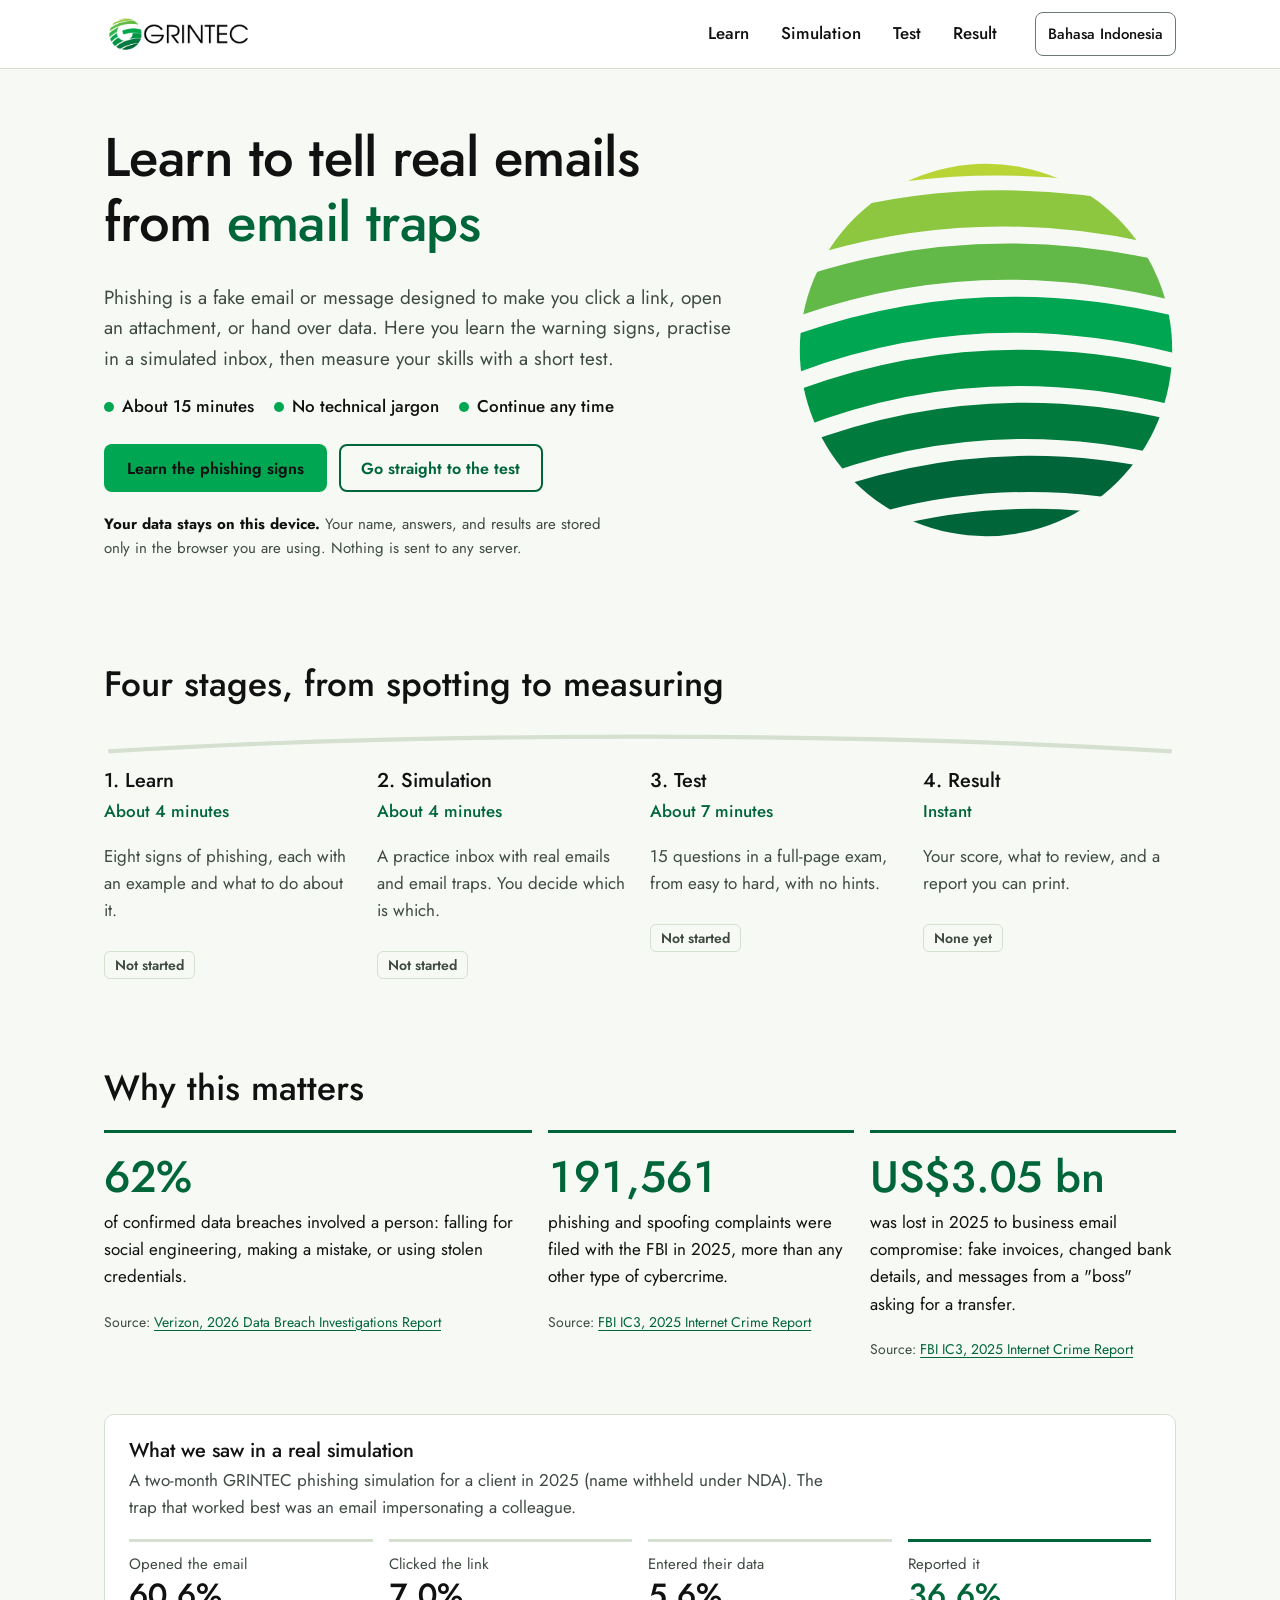
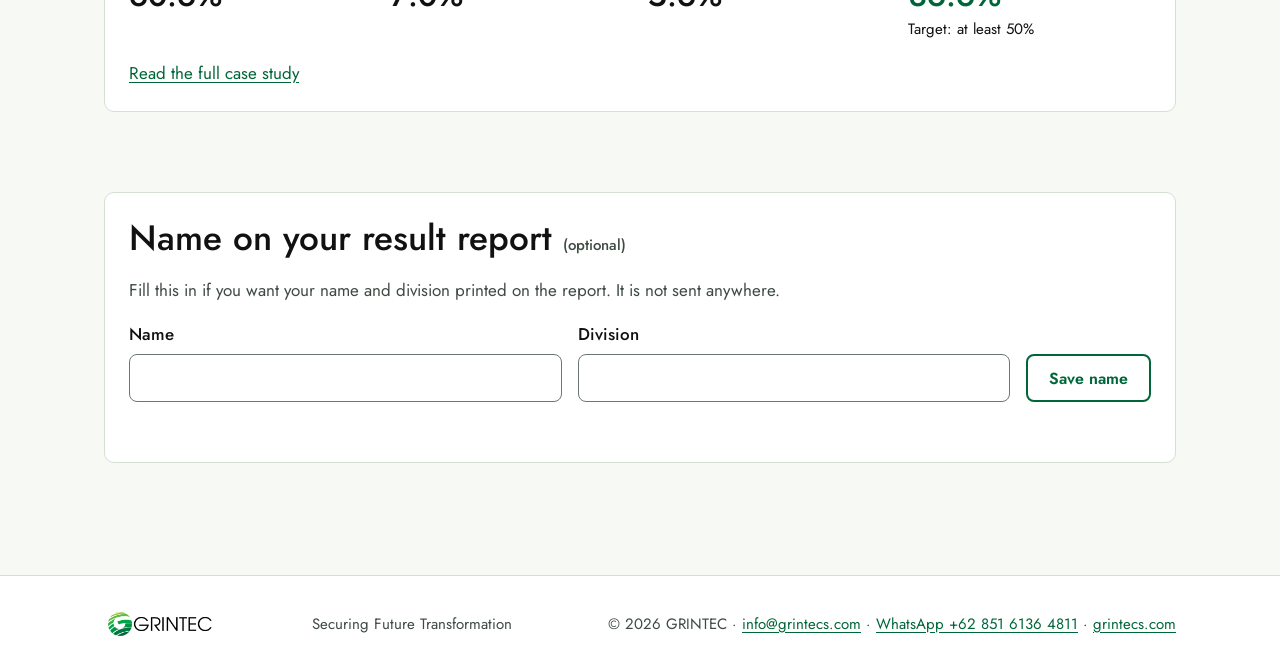
==== index.html @ 303593c5 "Add GRINTEC phishing awareness and pre-assessment site Static bilingual site (English default, Indon" ====
<!doctype html>
<html lang="en">
<head>
  <meta charset="utf-8">
  <meta name="viewport" content="width=device-width, initial-scale=1">
  <title>Spot Phishing | GRINTEC</title>
  <meta name="description" content="Phishing email awareness training and pre-assessment by GRINTEC.">
  <link rel="alternate" hreflang="id" href="id/index.html">
  <link rel="preload" href="assets/fonts/jost-latin-wght-normal.woff2" as="font" type="font/woff2" crossorigin>
  <link rel="stylesheet" href="assets/css/style.css">
</head>
<body>
  <a class="skip-link" href="#main">Skip to content</a>

  <header class="site-header">
    <div class="container">
      <a class="brand" href="index.html"><img src="assets/img/logo-grintec.png" alt="GRINTEC, home" width="800" height="229"></a>
      <nav class="site-nav" aria-label="Main navigation">
        <ul>
          <li><a href="learn.html">Learn</a></li>
          <li><a href="simulation.html">Simulation</a></li>
          <li><a href="assessment.html">Test</a></li>
          <li><a href="result.html">Result</a></li>
        </ul>
      </nav>
      <a class="lang-switch" href="id/index.html" lang="id" hreflang="id">Bahasa Indonesia</a>
    </div>
  </header>

  <main id="main">
    <!-- Hero -->
    <section class="hero" aria-labelledby="hero-title">
      <div class="container">
        <div>
          <h1 id="hero-title">Learn to tell real emails from <em>email traps</em></h1>
          <p class="hero-lead">Phishing is a fake email or message designed to make you click a link, open an attachment, or hand over data. Here you learn the warning signs, practise in a simulated inbox, then measure your skills with a short test.</p>
          <ul class="hero-meta">
            <li>About 15 minutes</li>
            <li>No technical jargon</li>
            <li>Continue any time</li>
          </ul>
          <div class="btn-row">
            <a class="btn btn-primary" href="learn.html">Learn the phishing signs</a>
            <a class="btn btn-secondary" href="assessment.html">Go straight to the test</a>
          </div>
          <p class="privacy-note"><strong>Your data stays on this device.</strong> Your name, answers, and results are stored only in the browser you are using. Nothing is sent to any server.</p>
        </div>

        <!-- Curved line motif from the logo symbol, decorative -->
        <svg class="hero-motif" viewBox="0 0 400 400" aria-hidden="true" focusable="false">
          <defs><clipPath id="motif-clip"><circle cx="200" cy="200" r="196"/></clipPath></defs>
          <g clip-path="url(#motif-clip)" fill="none" stroke-width="38" stroke-linecap="butt">
            <path d="M-40 40 Q 190 -40 440 30" stroke="#B9D535"/>
            <path d="M-40 100 Q 190 10 440 85" stroke="#8DC63F"/>
            <path d="M-40 160 Q 190 65 440 140" stroke="#62B947"/>
            <path d="M-40 220 Q 190 120 440 195" stroke="#00A651"/>
            <path d="M-40 280 Q 190 175 440 250" stroke="#009444"/>
            <path d="M-40 340 Q 190 230 440 305" stroke="#007A3D"/>
            <path d="M-40 400 Q 190 285 440 360" stroke="#00663A"/>
            <path d="M-40 460 Q 190 340 440 415" stroke="#00663A"/>
          </g>
        </svg>
      </div>
    </section>

    <!-- Resume banner, shown when progress is saved -->
    <section class="resume" id="resume" hidden aria-label="Saved progress">
      <div class="container">
        <div class="panel">
          <p id="resume-text"></p>
          <div class="btn-row">
            <a class="btn btn-primary" id="resume-link" href="learn.html">Continue</a>
            <button class="btn btn-quiet" type="button" data-reset-open aria-expanded="false" aria-controls="reset-home">Start over</button>
          </div>
        </div>
        <div class="notice notice-warn confirm-box" id="reset-home" hidden>
          <p>All progress, your name, and test results in this browser will be deleted. Continue?</p>
          <div class="btn-row">
            <button class="btn btn-danger" type="button" data-reset-confirm>Yes, delete everything</button>
            <button class="btn btn-quiet" type="button" data-reset-cancel>Cancel</button>
          </div>
        </div>
      </div>
    </section>

    <!-- Four stages -->
    <section class="journey" aria-labelledby="journey-title">
      <div class="container">
        <h2 id="journey-title">Four stages, from spotting to measuring</h2>
        <svg class="curve journey-curve" viewBox="0 0 1000 40" preserveAspectRatio="none" aria-hidden="true" focusable="false">
          <defs>
            <linearGradient id="g-journey" x1="0" x2="1">
              <stop offset="0" stop-color="#B9D535"/><stop offset=".5" stop-color="#00A651"/><stop offset="1" stop-color="#00663A"/>
            </linearGradient>
          </defs>
          <path class="track" d="M4 32 C 300 4, 700 4, 996 32" fill="none" stroke-width="6"/>
          <path class="fill" id="journey-fill" d="M4 32 C 300 4, 700 4, 996 32" fill="none" stroke="url(#g-journey)" stroke-width="6" stroke-linecap="butt" pathLength="100" stroke-dasharray="100" stroke-dashoffset="100"/>
        </svg>
        <ol class="stages">
          <li>
            <a href="learn.html">
              <h3>1. Learn</h3>
              <p class="time">About 4 minutes</p>
              <p class="muted">Eight signs of phishing, each with an example and what to do about it.</p>
            </a>
            <span class="stage-status" data-stage="learn">Not started</span>
          </li>
          <li>
            <a href="simulation.html">
              <h3>2. Simulation</h3>
              <p class="time">About 4 minutes</p>
              <p class="muted">A practice inbox with real emails and email traps. You decide which is which.</p>
            </a>
            <span class="stage-status" data-stage="sim">Not started</span>
          </li>
          <li>
            <a href="assessment.html">
              <h3>3. Test</h3>
              <p class="time">About 7 minutes</p>
              <p class="muted">15 questions in a full-page exam, from easy to hard, with no hints.</p>
            </a>
            <span class="stage-status" data-stage="test">Not started</span>
          </li>
          <li>
            <a href="result.html">
              <h3>4. Result</h3>
              <p class="time">Instant</p>
              <p class="muted">Your score, what to review, and a report you can print.</p>
            </a>
            <span class="stage-status" data-stage="result">None yet</span>
          </li>
        </ol>
      </div>
    </section>

    <!-- Threat statistics. Every figure links to its source.
         Checked November 2026. Update when newer editions are published. -->
    <section class="threats" aria-labelledby="threats-title">
      <div class="container">
        <h2 id="threats-title">Why this matters</h2>
        <div class="grid">
          <div class="stat">
            <span class="num">62%</span>
            <p>of confirmed data breaches involved a person: falling for social engineering, making a mistake, or using stolen credentials.</p>
            <cite>Source: <a href="https://www.verizon.com/business/resources/reports/dbir/" rel="noopener">Verizon, 2026 Data Breach Investigations Report</a></cite>
          </div>
          <div class="stat">
            <span class="num">191,561</span>
            <p>phishing and spoofing complaints were filed with the FBI in 2025, more than any other type of cybercrime.</p>
            <cite>Source: <a href="https://www.ic3.gov/AnnualReport/Reports/2025_IC3Report.pdf" rel="noopener">FBI IC3, 2025 Internet Crime Report</a></cite>
          </div>
          <div class="stat">
            <span class="num">US$3.05 bn</span>
            <p>was lost in 2025 to business email compromise: fake invoices, changed bank details, and messages from a "boss" asking for a transfer.</p>
            <cite>Source: <a href="https://www.ic3.gov/AnnualReport/Reports/2025_IC3Report.pdf" rel="noopener">FBI IC3, 2025 Internet Crime Report</a></cite>
          </div>
        </div>

        <!-- GRINTEC's own case study: real client data, client name withheld under NDA -->
        <div class="case">
          <div class="case-head">
            <h3>What we saw in a real simulation</h3>
            <p class="muted">A two-month GRINTEC phishing simulation for a client in 2025 (name withheld under NDA). The trap that worked best was an email impersonating a colleague.</p>
          </div>
          <dl class="case-figures">
            <div><dt>Opened the email</dt><dd>60.6%</dd></div>
            <div><dt>Clicked the link</dt><dd>7.0%</dd></div>
            <div><dt>Entered their data</dt><dd>5.6%</dd></div>
            <div class="case-key"><dt>Reported it</dt><dd>36.6%</dd><span class="small">Target: at least 50%</span></div>
          </dl>
          <a href="https://grintecs.com/en/works/phishing-simulation-casestudy/" rel="noopener">Read the full case study</a>
        </div>
      </div>
    </section>

    <!-- Optional identity, shown on the result page only -->
    <section class="identity" aria-labelledby="identity-title">
      <div class="container">
        <div class="panel">
          <h2 id="identity-title">Name on your result report <span class="muted small">(optional)</span></h2>
          <p class="muted">Fill this in if you want your name and division printed on the report. It is not sent anywhere.</p>
          <form id="identity-form" novalidate>
            <div class="field">
              <label for="f-name">Name</label>
              <input id="f-name" name="name" type="text" autocomplete="name" maxlength="60">
            </div>
            <div class="field">
              <label for="f-division">Division</label>
              <input id="f-division" name="division" type="text" autocomplete="organization-title" maxlength="60">
            </div>
            <button class="btn btn-secondary" type="submit">Save name</button>
          </form>
          <p class="form-status" id="identity-status" role="status"></p>
        </div>
      </div>
    </section>
  </main>

  <footer class="site-footer">
    <div class="container">
      <img src="assets/img/logo-grintec.png" alt="GRINTEC" width="800" height="229">
      <p>Securing Future Transformation</p>
      <p>© 2026 GRINTEC · <a href="mailto:info@grintecs.com">info@grintecs.com</a> · <a href="https://wa.me/6285161364811" rel="noopener">WhatsApp +62 851 6136 4811</a> · <a href="https://grintecs.com/en/" rel="noopener">grintecs.com</a></p>
    </div>
  </footer>

  <script src="assets/js/i18n.js"></script>
  <script src="assets/js/app.js"></script>
</body>
</html>
---- assets/css/style.css ----
/* ==========================================================================
   GRINTEC Phishing Awareness: design system
   Satu stylesheet untuk semua halaman. Urutan: token, dasar, layout,
   komponen, halaman, cetak.
   ========================================================================== */

/* Jost di-host sendiri: tidak ada request ke Google, jadi klaim
   "tidak ada data dikirim ke server" tetap benar. */
@font-face {
  font-family: "Jost";
  src: url("../fonts/jost-latin-wght-normal.woff2") format("woff2");
  font-weight: 300 700;
  font-style: normal;
  font-display: swap;
}

/* ---------- Token ---------- */
:root {
  /* Palet brand, diambil dari logo */
  --lime: #B9D535;
  --green-light: #8DC63F;
  --leaf: #62B947;
  --primary: #00A651;   /* tombol utama (teks hitam, 5,91:1) */
  --deep: #009444;      /* hover tombol utama (teks hitam, 4,78:1) */
  --forest: #007A3D;
  --dark: #00663A;      /* teks hijau, link, fokus (6,68:1 di off-white) */
  --ink: #111111;
  --ink-2: #3F4A43;     /* teks sekunder */
  --bg: #F6F9F4;
  --surface: #FFFFFF;
  --tint: #E8F3E4;      /* latar hijau sangat muda */
  --line: #D5E0D1;      /* garis dekoratif */
  --line-strong: #6B7A70; /* batas input (>= 3:1) */

  /* Warna status: hanya untuk elemen kuis */
  --danger: #B42318;
  --danger-bg: #FDEDEA;
  --warn: #7A4F00;
  --warn-bg: #FFF4D1;
  --ok: var(--dark);
  --ok-bg: #E6F4E9;

  --brand-gradient: linear-gradient(90deg, var(--lime), var(--green-light), var(--leaf), var(--primary), var(--deep), var(--forest), var(--dark));

  --font: "Jost", "Futura", "Century Gothic", "Avenir Next", "Segoe UI", system-ui, sans-serif;

  --r-card: 10px;
  --r-btn: 8px;
  --shadow-lift: 0 10px 30px rgba(0, 61, 33, .12);

  --gutter: 16px;
  --max: 1120px;
}

@media (min-width: 720px) {
  :root { --gutter: 24px; }
}

/* ---------- Dasar ---------- */
*, *::before, *::after { box-sizing: border-box; }

html { -webkit-text-size-adjust: 100%; }

body {
  margin: 0;
  font-family: var(--font);
  font-size: 1.0625rem;
  line-height: 1.6;
  color: var(--ink);
  background: var(--bg);
  overflow-wrap: break-word;
}

img, svg { max-width: 100%; display: block; }

/* Atribut hidden harus selalu menang atas display dari komponen */
[hidden] { display: none !important; }

h1, h2, h3 { line-height: 1.2; font-weight: 500; margin: 0 0 .5em; }
h1 { font-size: clamp(2rem, 1.3rem + 3.4vw, 3.4rem); letter-spacing: -.01em; }
h2 { font-size: clamp(1.5rem, 1.2rem + 1.4vw, 2.2rem); }
h3 { font-size: 1.25rem; }
p { margin: 0 0 1em; }

a { color: var(--dark); text-underline-offset: .18em; }
a:hover { color: var(--ink); }

:focus-visible {
  outline: 3px solid var(--dark);
  outline-offset: 3px;
  border-radius: 4px;
}

/* Judul yang menerima fokus lewat script (bukan kontrol) tidak perlu cincin fokus */
[tabindex="-1"]:focus { outline: none; }

.visually-hidden {
  position: absolute !important;
  width: 1px; height: 1px;
  overflow: hidden; clip: rect(0 0 0 0);
  white-space: nowrap;
}

.skip-link {
  position: absolute; left: var(--gutter); top: -100px;
  background: var(--ink); color: #fff; padding: .6em 1em; border-radius: var(--r-btn);
  z-index: 10;
}
.skip-link:focus { top: 8px; color: #fff; }

.container { width: 100%; max-width: var(--max); margin: 0 auto; padding: 0 var(--gutter); }
.narrow { max-width: 760px; }

.muted { color: var(--ink-2); }
.small { font-size: .9375rem; }

/* ---------- Header & navigasi ---------- */
.site-header {
  background: var(--surface);
  border-bottom: 1px solid var(--line);
}
.site-header .container {
  display: flex; flex-wrap: wrap; align-items: center; justify-content: space-between;
  gap: 8px 24px; padding-top: 12px; padding-bottom: 12px;
}
.brand { display: inline-flex; align-items: center; min-height: 44px; }
.brand img { width: 150px; height: auto; }

.site-nav ul {
  list-style: none; margin: 0; padding: 0;
  display: flex; gap: 4px;
}
.site-nav a {
  display: flex; align-items: center; justify-content: center;
  min-height: 44px; padding: 0 14px;
  color: var(--ink); text-decoration: none; font-weight: 500;
  border-radius: var(--r-btn);
}
.site-nav a:hover { background: var(--tint); }
.site-nav a[aria-current="page"] { color: var(--dark); background: var(--tint); }

.site-header .container { justify-content: flex-start; }
.site-nav { margin-left: auto; }
.lang-switch {
  display: inline-flex; align-items: center; min-height: 44px; padding: 0 12px;
  border: 1.5px solid var(--line-strong); border-radius: var(--r-btn);
  color: var(--ink); text-decoration: none; font-weight: 500; font-size: .9375rem;
}
.lang-switch:hover { background: var(--tint); color: var(--ink); }

/* Di HP navigasi pindah ke baris sendiri, empat tab sama lebar */
@media (max-width: 640px) {
  .lang-switch { order: 2; margin-left: auto; }
  .site-nav { order: 3; width: 100%; margin-left: 0; }
  .site-nav ul { display: grid; grid-template-columns: repeat(4, 1fr); }
  .site-nav a { padding: 0 4px; font-size: .9375rem; }
  .brand img { width: 128px; }
}

.storage-warning {
  background: var(--warn-bg); color: var(--warn);
  padding: 10px var(--gutter); text-align: center; font-size: .9375rem;
}

/* ---------- Footer ---------- */
.site-footer {
  margin-top: 72px;
  border-top: 1px solid var(--line);
  background: var(--surface);
  padding: 32px 0;
  font-size: .9375rem;
}
.site-footer .container { display: flex; flex-wrap: wrap; gap: 16px 40px; align-items: center; justify-content: space-between; }
.site-footer img { width: 112px; height: auto; }
.site-footer p { margin: 0; color: var(--ink-2); }
.placeholder {
  font-family: ui-monospace, "SF Mono", Menlo, monospace; font-size: .875em;
  background: var(--warn-bg); color: var(--warn); padding: .1em .35em; border-radius: 4px;
}

/* ---------- Tombol ---------- */
.btn {
  display: inline-flex; align-items: center; justify-content: center; gap: .5em;
  min-height: 48px; padding: .7em 1.3em;
  font: inherit; font-weight: 600; font-size: 1rem; line-height: 1.2;
  text-decoration: none; text-align: center;
  border: 2px solid transparent; border-radius: var(--r-btn);
  cursor: pointer;
  transition: background-color .15s ease, border-color .15s ease, color .15s ease;
}
.btn-primary { background: var(--primary); color: var(--ink); }
.btn-primary:hover { background: var(--deep); color: var(--ink); }
.btn-secondary { background: transparent; color: var(--dark); border-color: var(--dark); }
.btn-secondary:hover { background: var(--tint); color: var(--dark); }
.btn-quiet { background: transparent; color: var(--ink-2); border-color: var(--line-strong); }
.btn-quiet:hover { background: var(--bg); color: var(--ink); }
.btn-danger { background: var(--danger); color: #fff; }
.btn-danger:hover { background: #8F1C13; color: #fff; }
.btn[disabled] { opacity: .5; cursor: not-allowed; }
.btn-row { display: flex; flex-wrap: wrap; gap: 12px; }

/* ---------- Form ---------- */
.field { display: grid; gap: 6px; }
.field label { font-weight: 500; }
.field input {
  font: inherit; min-height: 48px; padding: .5em .8em;
  border: 1.5px solid var(--line-strong); border-radius: var(--r-btn);
  background: var(--surface); color: var(--ink); width: 100%;
}

/* ---------- Kartu & panel umum ---------- */
.panel {
  background: var(--surface);
  border: 1px solid var(--line);
  border-radius: var(--r-card);
  padding: 24px;
}
@media (max-width: 640px) { .panel { padding: 18px; } }

.notice {
  border-radius: var(--r-card); padding: 16px 18px;
  border: 1.5px solid var(--line);
  background: var(--surface);
}
.notice-ok { border-color: var(--ok); background: var(--ok-bg); }
.notice-bad { border-color: var(--danger); background: var(--danger-bg); }
.notice-warn { border-color: #C99A2E; background: var(--warn-bg); }
.notice > :last-child { margin-bottom: 0; }

.confirm-box { margin-top: 12px; }
.confirm-box p { margin-bottom: .75em; }

.page-head { padding: 48px 0 24px; }
.page-head p { max-width: 62ch; color: var(--ink-2); font-size: 1.125rem; }

section { scroll-margin-top: 16px; }

/* ---------- Motif garis lengkung ---------- */
/* Lengkung tunggal bergradasi: dipakai sebagai alur tahap dan progress bar */
.curve { width: 100%; height: 28px; overflow: visible; }
.curve .track { stroke: var(--line); }
.curve .fill { transition: stroke-dashoffset .5s ease; }

/* ---------- Landing ---------- */
.hero { padding: 56px 0 40px; }
.hero .container { display: grid; gap: 32px; align-items: center; }
@media (min-width: 880px) {
  .hero .container { grid-template-columns: 1.25fr .75fr; gap: 56px; }
}
.hero h1 em { font-style: normal; color: var(--dark); }
.hero-lead { font-size: 1.1875rem; max-width: 58ch; color: var(--ink-2); }
.hero-meta { display: flex; flex-wrap: wrap; gap: 8px 20px; margin: 0 0 24px; padding: 0; list-style: none; font-weight: 500; }
.hero-meta li { display: flex; align-items: center; gap: 8px; }
.hero-meta li::before { content: ""; width: 10px; height: 10px; border-radius: 50%; background: var(--primary); }
.hero-motif { justify-self: center; width: min(100%, 380px); }
@media (max-width: 879px) { .hero-motif { order: -1; width: 112px; justify-self: start; } }
.privacy-note { margin-top: 20px; font-size: .9375rem; color: var(--ink-2); max-width: 56ch; }
.privacy-note strong { color: var(--ink); }

.resume { margin-bottom: 8px; }
.resume .panel { display: flex; flex-wrap: wrap; gap: 16px; align-items: center; justify-content: space-between; background: var(--tint); border-color: #BFD8B7; }
.resume p { margin: 0; }

.journey { padding: 48px 0; }
.journey-curve { margin: 24px 0 8px; }
.stages { list-style: none; margin: 0; padding: 0; display: grid; gap: 20px; }
@media (min-width: 760px) { .stages { grid-template-columns: repeat(4, 1fr); } }
.stages a { text-decoration: none; color: inherit; display: block; padding: 4px 0; border-radius: 6px; }
.stages a:hover h3 { color: var(--dark); text-decoration: underline; }
.stages h3 { margin-bottom: .25em; }
.stages .time { font-weight: 500; color: var(--dark); }
.stage-status { display: inline-block; margin-top: 6px; font-size: .875rem; font-weight: 600; padding: 2px 10px; border-radius: 6px; background: var(--bg); color: var(--ink-2); border: 1px solid var(--line); }
.stage-status[data-s="done"] { background: var(--ok-bg); color: var(--dark); border-color: #9CCBA9; }
.stage-status[data-s="progress"] { background: var(--warn-bg); color: var(--warn); border-color: #E3C77E; }

.threats { padding: 40px 0; }
.threats .grid { display: grid; gap: 16px; margin-top: 20px; }
@media (min-width: 760px) { .threats .grid { grid-template-columns: 1.4fr 1fr 1fr; } }
.stat { padding: 20px 0; border-top: 3px solid var(--dark); }
.stat .num { font-size: clamp(2rem, 1.6rem + 1.6vw, 2.75rem); font-weight: 500; line-height: 1.1; display: block; margin-bottom: 8px; color: var(--dark); font-variant-numeric: tabular-nums; }
.stat cite { font-style: normal; font-size: .875rem; color: var(--ink-2); }

/* Studi kasus GRINTEC: angka corong dari simulasi nyata */
.case { margin-top: 32px; padding: 24px; display: grid; gap: 18px; background: var(--surface); border: 1px solid var(--line); border-radius: var(--r-card); }
.case-head h3 { margin-bottom: 4px; }
.case-head p { margin: 0; max-width: 70ch; }
.case-figures { margin: 0; display: grid; grid-template-columns: repeat(2, 1fr); gap: 16px; }
@media (min-width: 760px) { .case-figures { grid-template-columns: repeat(4, 1fr); } }
.case-figures > div { padding-top: 10px; border-top: 3px solid var(--line); }
.case-figures dt { font-size: .9375rem; color: var(--ink-2); }
.case-figures dd { margin: 0; font-size: 2rem; font-weight: 500; line-height: 1.2; font-variant-numeric: tabular-nums; }
.case-figures .case-key { border-top-color: var(--dark); }
.case-figures .case-key dd { color: var(--dark); }

.identity { padding: 40px 0; }
.identity form { display: grid; gap: 16px; margin-top: 16px; }
@media (min-width: 760px) { .identity form { grid-template-columns: 1fr 1fr auto; align-items: end; } }
.form-status { min-height: 1.6em; margin: 8px 0 0; color: var(--dark); font-weight: 500; }

/* ---------- Belajar ---------- */
.flags { display: grid; gap: 12px; margin: 8px 0 56px; padding: 0; list-style: none; counter-reset: flag; }
.flag-card {
  background: var(--surface); border: 1px solid var(--line); border-radius: var(--r-card);
  counter-increment: flag;
}
.flag-card[open] { border-color: #9CCBA9; }
.flag-card summary {
  list-style: none; cursor: pointer;
  display: grid; grid-template-columns: auto 1fr auto auto; gap: 16px; align-items: center;
  padding: 18px 20px; min-height: 64px;
  border-radius: var(--r-card);
}
.flag-card summary::-webkit-details-marker { display: none; }
.flag-card summary::before {
  content: counter(flag, decimal-leading-zero);
  font-weight: 500; font-size: 1.25rem; color: var(--dark); width: 2.2ch;
}
.flag-card summary::after {
  content: "+"; font-size: 1.6rem; line-height: 1; color: var(--dark); font-weight: 400;
}
.flag-card[open] summary::after { content: "\2212"; }
.flag-card summary h3 { margin: 0; font-size: 1.1875rem; }
.flag-card summary p { margin: 2px 0 0; color: var(--ink-2); font-size: .9375rem; }
.flag-card .read-mark { font-size: .8125rem; font-weight: 600; color: var(--dark); }
.flag-body { display: grid; gap: 24px; padding: 4px 20px 24px; }
@media (min-width: 860px) { .flag-body { grid-template-columns: 1fr 1fr; padding-left: 64px; } }
.todo { background: var(--tint); border-radius: var(--r-card); padding: 14px 16px; }
.todo h4 { margin: 0 0 4px; font-size: 1rem; }
.todo p { margin: 0; }

/* Contoh visual di tiap kartu */
.example { border: 1px solid var(--line); border-radius: var(--r-card); padding: 16px; background: var(--bg); font-size: .9375rem; align-self: start; }
.example-label { font-size: .8125rem; font-weight: 600; color: var(--ink-2); margin-bottom: 8px; display: block; }
.example .row { display: flex; flex-wrap: wrap; gap: 4px 8px; align-items: baseline; padding: 6px 0; }
.example .row + .row { border-top: 1px dashed var(--line); }
.tag-ok, .tag-bad { font-size: .75rem; font-weight: 600; padding: 1px 8px; border-radius: 4px; }
.tag-ok { background: var(--ok-bg); color: var(--dark); }
.tag-bad { background: var(--danger-bg); color: var(--danger); }
mark.bad { background: var(--danger-bg); color: var(--danger); font-weight: 600; padding: 0 2px; border-radius: 3px; }
.mono { font-family: ui-monospace, "SF Mono", Menlo, Consolas, monospace; font-size: .9em; }
.urgent-subject { font-weight: 700; color: var(--danger); }
.file-chip { display: inline-flex; gap: 6px; align-items: center; background: var(--surface); border: 1px solid var(--line-strong); border-radius: 6px; padding: 4px 10px; font-size: .875rem; }
.fake-form { display: grid; gap: 8px; }
.fake-form span { display: block; border: 1px solid var(--line-strong); background: var(--surface); border-radius: 6px; padding: 6px 10px; color: var(--ink-2); }
.chat { display: grid; gap: 6px; }
.chat .who { font-size: .8125rem; color: var(--ink-2); }
.bubble { background: var(--surface); border: 1px solid var(--line); border-radius: 12px 12px 12px 2px; padding: 10px 12px; max-width: 32ch; }

/* Link simulasi + tooltip alamat asli */
.sim-link {
  font: inherit; color: var(--dark); background: none; border: 0; padding: 0;
  text-decoration: underline; text-underline-offset: .18em; cursor: pointer; text-align: left;
}
.sim-link.as-button {
  display: inline-flex; min-height: 44px; align-items: center; padding: .55em 1.1em;
  background: var(--forest); color: #fff; text-decoration: none; border-radius: 6px; font-weight: 600;
}
.url-reveal {
  display: block; margin-top: 8px; padding: 8px 10px; border-radius: 6px;
  background: var(--ink); color: #fff; font-family: ui-monospace, "SF Mono", Menlo, monospace; font-size: .8125rem;
  word-break: break-all;
}

/* Email beranotasi */
.annotated { display: grid; gap: 16px; }
.annot-count { font-weight: 600; color: var(--dark); }
.mail-demo { background: var(--surface); border: 1px solid var(--line); border-radius: var(--r-card); overflow: hidden; }
.mail-demo .mail-head { padding: 16px 20px; border-bottom: 1px solid var(--line); background: #FBFCFA; }
.mail-demo .mail-content { padding: 16px 20px 20px; }
.spot { position: relative; padding: 6px 0; }
.spot-btn {
  display: inline-flex; align-items: center; justify-content: center;
  width: 32px; height: 32px; margin-right: 8px; vertical-align: middle;
  border-radius: 50%; border: 2px solid var(--danger); background: var(--surface); color: var(--danger);
  font: inherit; font-weight: 700; font-size: .875rem; cursor: pointer;
}
.spot-btn::before { content: ""; position: absolute; inset: -6px; } /* area tap 44px */
.spot-btn { position: relative; }
.spot-btn[aria-expanded="true"], .spot-btn.found { background: var(--danger); color: #fff; }
.spot-note { margin: 8px 0 4px 40px; padding: 10px 14px; border-radius: 8px; background: var(--danger-bg); border: 1px solid #F1B8B0; font-size: .9375rem; }
.spot-note strong { color: var(--danger); }

.safe-guide { display: grid; gap: 16px; margin-top: 16px; }
@media (min-width: 760px) { .safe-guide { grid-template-columns: repeat(3, 1fr); } }
.safe-guide div { border-top: 3px solid var(--primary); padding-top: 12px; }

.next-step { display: flex; flex-wrap: wrap; gap: 16px; align-items: center; justify-content: space-between; margin-top: 40px; padding: 28px; border-radius: var(--r-card); background: var(--tint); }
.next-step h2 { margin: 0; font-size: 1.5rem; }

/* ---------- Simulasi inbox ---------- */
.sim-bar { display: flex; flex-wrap: wrap; gap: 12px 24px; align-items: center; justify-content: space-between; margin-bottom: 16px; }
.sim-progress { font-weight: 600; }
.sim {
  display: grid; grid-template-columns: minmax(280px, 360px) 1fr;
  background: var(--surface); border: 1px solid var(--line); border-radius: var(--r-card);
  min-height: 560px; overflow: hidden;
}
.inbox { border-right: 1px solid var(--line); background: #FBFCFA; }
.inbox h2 { font-size: 1rem; font-weight: 600; margin: 0; padding: 14px 16px; border-bottom: 1px solid var(--line); }
.inbox ul { list-style: none; margin: 0; padding: 0; max-height: 720px; overflow-y: auto; }
.inbox-item {
  display: grid; grid-template-columns: 1fr auto; gap: 2px 8px; width: 100%;
  padding: 12px 16px; min-height: 72px; text-align: left;
  font: inherit; color: var(--ink); background: transparent;
  border: 0; border-bottom: 1px solid var(--line); cursor: pointer;
}
.inbox-item:hover { background: var(--tint); }
.inbox-item[aria-current="true"] { background: var(--tint); box-shadow: inset 4px 0 0 var(--dark); }
.inbox-item .from { font-weight: 600; overflow: hidden; text-overflow: ellipsis; white-space: nowrap; }
.inbox-item.unread .from::before { content: ""; display: inline-block; width: 8px; height: 8px; border-radius: 50%; background: var(--primary); margin-right: 6px; vertical-align: middle; }
.inbox-item .date { font-size: .8125rem; color: var(--ink-2); }
.inbox-item .subj { grid-column: 1 / -1; font-size: .9375rem; overflow: hidden; text-overflow: ellipsis; white-space: nowrap; }
.inbox-item .prev { grid-column: 1 / 2; font-size: .8125rem; color: var(--ink-2); overflow: hidden; text-overflow: ellipsis; white-space: nowrap; }
.inbox-item .res { font-size: .75rem; font-weight: 700; align-self: end; }
.res-ok { color: var(--dark); }
.res-bad { color: var(--danger); }

.mailpane { padding: 24px; min-width: 0; }
.mail-empty { display: grid; place-content: center; text-align: center; min-height: 420px; color: var(--ink-2); }
.mail-back { display: none; margin-bottom: 12px; }
.mail-context { margin-bottom: 16px; font-size: .9375rem; }
.mail-subject { font-size: 1.375rem; font-weight: 500; margin-bottom: 12px; }
.mail-from-row { display: flex; flex-wrap: wrap; gap: 8px 16px; align-items: center; justify-content: space-between; padding-bottom: 12px; border-bottom: 1px solid var(--line); }
.mail-from .avatar { display: inline-grid; place-content: center; width: 36px; height: 36px; border-radius: 50%; background: var(--tint); color: var(--dark); font-weight: 600; margin-right: 10px; vertical-align: middle; }
.mail-from strong { font-weight: 600; }
.mail-date { font-size: .875rem; color: var(--ink-2); }
.link-btn { font: inherit; font-size: .9375rem; color: var(--dark); background: none; border: 0; padding: 10px 0; min-height: 44px; text-decoration: underline; text-underline-offset: .18em; cursor: pointer; }
.mail-details { margin: 12px 0 0; padding: 12px 14px; background: var(--bg); border-radius: 8px; font-size: .875rem; display: grid; grid-template-columns: max-content 1fr; gap: 4px 12px; }
.mail-details dt { color: var(--ink-2); }
.mail-details dd { margin: 0; font-family: ui-monospace, "SF Mono", Menlo, monospace; word-break: break-all; }
.mail-body { padding: 16px 0; }
.mail-body p, .mail-body .part-link { white-space: pre-line; }
.mail-atts { list-style: none; margin: 0 0 16px; padding: 0; display: flex; flex-wrap: wrap; gap: 8px; }
.att { font: inherit; font-size: .875rem; min-height: 44px; display: inline-flex; align-items: center; gap: 8px; padding: 6px 12px; border: 1px solid var(--line-strong); background: var(--surface); border-radius: 8px; cursor: pointer; color: var(--ink); }
.statusbar {
  font-family: ui-monospace, "SF Mono", Menlo, monospace; font-size: .8125rem;
  background: #EEF2EC; color: var(--ink-2); border-radius: 6px; padding: 8px 10px; margin-bottom: 16px; word-break: break-all;
}
.statusbar.has-url { background: var(--ink); color: #fff; }
.mail-actions { border-top: 1px solid var(--line); padding-top: 16px; }
.mail-actions h3 { font-size: 1.0625rem; font-weight: 600; }
.choice { display: grid; grid-template-columns: 1fr 1fr; gap: 12px; max-width: 420px; }
.btn-safe { background: var(--surface); color: var(--dark); border-color: var(--dark); }
.btn-safe:hover { background: var(--ok-bg); }
.btn-phish { background: var(--surface); color: var(--danger); border-color: var(--danger); }
.btn-phish:hover { background: var(--danger-bg); }

/* Mode menandai bagian email */
.is-marking [data-part] { outline: 2px dashed transparent; outline-offset: 4px; border-radius: 4px; cursor: pointer; transition: outline-color .15s ease, background-color .15s ease; }
.is-marking [data-part]:hover { outline-color: var(--line-strong); }
.is-marking [data-part][aria-pressed="true"] { outline-color: var(--danger); background: var(--danger-bg); }
.mark-hint { margin-bottom: 12px; }
.flag-hit { background: var(--danger-bg); border-radius: 4px; box-shadow: 0 0 0 4px var(--danger-bg); }
.flag-num { display: inline-grid; place-content: center; min-width: 22px; height: 22px; border-radius: 50%; background: var(--danger); color: #fff; font-size: .75rem; font-weight: 700; margin-right: 6px; vertical-align: middle; font-family: var(--font); }
.feedback { margin-top: 16px; }
.feedback h3 { margin-bottom: 8px; }
.feedback ol { padding-left: 1.2em; margin: 8px 0 12px; }
.feedback li { margin-bottom: 6px; }
.feedback .cat { font-weight: 600; }
.feedback .hit { font-size: .8125rem; font-weight: 600; margin-left: 4px; }

.sim-done { margin-top: 24px; }

@media (max-width: 859px) {
  .sim { grid-template-columns: 1fr; min-height: 0; }
  .inbox { border-right: 0; }
  .inbox ul { max-height: none; }
  .sim[data-view="list"] .mailpane { display: none; }
  .sim[data-view="mail"] .inbox { display: none; }
  .mail-back { display: inline-flex; }
  .mailpane { padding: 16px; }
  .mail-empty { display: none; }
}

/* ---------- Tes ---------- */
.test-wrap { max-width: 760px; margin: 0 auto; }
.test-meta { display: flex; flex-wrap: wrap; justify-content: space-between; gap: 8px 16px; font-weight: 500; margin-bottom: 4px; }
.level { font-size: .875rem; font-weight: 600; padding: 2px 10px; border-radius: 6px; background: var(--tint); color: var(--dark); }
.timer { font-variant-numeric: tabular-nums; color: var(--ink-2); }
.q-card { margin-top: 20px; }
.q-prompt { font-size: 1.25rem; font-weight: 500; margin-bottom: 16px; }
.q-mail { background: var(--bg); border: 1px solid var(--line); border-radius: var(--r-card); padding: 14px 16px; margin-bottom: 16px; font-size: .9375rem; }
.q-mail dl { display: grid; grid-template-columns: max-content 1fr; gap: 2px 12px; margin: 0 0 10px; }
.q-mail dt { color: var(--ink-2); }
.q-mail dd { margin: 0; word-break: break-all; }
.q-mail p { margin: 0; }
.options { border: 0; margin: 0; padding: 0; display: grid; gap: 10px; }
.options legend { padding: 0; margin-bottom: 8px; font-weight: 500; }
.option { display: flex; gap: 12px; align-items: flex-start; padding: 14px 16px; min-height: 52px; border: 1.5px solid var(--line-strong); border-radius: var(--r-btn); background: var(--surface); cursor: pointer; }
.option:hover { border-color: var(--dark); }
.option input { width: 20px; height: 20px; margin: 3px 0 0; accent-color: var(--dark); flex: none; }
.option:has(input:checked) { border-color: var(--dark); background: var(--tint); }
.option:has(input:focus-visible) { outline: 3px solid var(--dark); outline-offset: 2px; }
.option .mono { word-break: break-all; }
.test-nav { display: flex; justify-content: space-between; gap: 12px; margin-top: 24px; flex-wrap: wrap; }
.unanswered-list { display: flex; flex-wrap: wrap; gap: 8px; margin: 8px 0 12px; padding: 0; list-style: none; }

/* ---------- Mode ujian (tes satu layar penuh) ---------- */
body.exam-mode .site-header,
body.exam-mode .site-footer,
body.exam-mode .page-head { display: none; }
body.exam-mode main.container { max-width: none; padding: 0; }
body.exam-mode .test-wrap { max-width: none; }

.exam { min-height: 100vh; display: flex; flex-direction: column; background: var(--bg); }
.exam-bar {
  position: sticky; top: 0; z-index: 5;
  display: flex; flex-wrap: wrap; align-items: center; justify-content: space-between; gap: 8px 16px;
  padding: 10px var(--gutter);
  background: var(--surface); border-bottom: 1px solid var(--line);
}
.exam-id { display: flex; align-items: center; gap: 12px; }
.exam-id img { width: 112px; height: auto; }
.exam-title { color: var(--ink-2); font-weight: 500; padding-left: 12px; border-left: 1px solid var(--line); }
.exam-status { display: flex; gap: 16px; font-weight: 600; font-variant-numeric: tabular-nums; }
.exam-tools { display: flex; flex-wrap: wrap; gap: 8px; }
.exam-tools .btn { min-height: 44px; padding: .5em 1em; }
.exam-progress { width: 100%; max-width: 1200px; margin: 0 auto; padding: 10px var(--gutter) 0; }
.exam-body {
  flex: 1; width: 100%; max-width: 1200px; margin: 0 auto;
  padding: 12px var(--gutter) 40px;
  display: grid; gap: 20px; align-items: start;
}
@media (min-width: 900px) {
  .exam-body { grid-template-columns: 1fr 280px; }
  .exam-nav { position: sticky; top: 84px; }
}
@media (max-width: 640px) {
  .exam-title { display: none; }
  .exam-tools { width: 100%; }
  .exam-tools .btn { flex: 1; }
}
.exam-main { min-width: 0; }
.q-head { display: flex; flex-wrap: wrap; gap: 8px; margin-bottom: 12px; }
.flag-chip { font-size: .875rem; font-weight: 600; padding: 2px 10px; border-radius: 6px; background: var(--warn-bg); color: var(--warn); }
.btn-flag { background: var(--surface); color: var(--warn); border-color: #C99A2E; }
.btn-flag:hover, .btn-flag[aria-pressed="true"] { background: var(--warn-bg); color: var(--warn); }

.exam-nav { background: var(--surface); border: 1px solid var(--line); border-radius: var(--r-card); padding: 16px; }
.exam-nav h2 { font-size: 1rem; font-weight: 600; margin-bottom: 12px; }
.qgrid { list-style: none; margin: 0; padding: 0; display: grid; grid-template-columns: repeat(5, 1fr); gap: 8px; }
.qnum {
  position: relative; width: 100%; min-height: 44px;
  font: inherit; font-weight: 600; color: var(--ink);
  background: var(--surface); border: 1.5px solid var(--line-strong); border-radius: 8px; cursor: pointer;
}
.qnum:hover { border-color: var(--dark); }
.qnum.is-answered { background: var(--primary); border-color: var(--primary); color: var(--ink); }
.qnum.is-flagged::after { content: ""; position: absolute; top: 4px; right: 4px; width: 9px; height: 9px; border-radius: 50%; background: #C99A2E; box-shadow: 0 0 0 2px var(--surface); }
.qnum[aria-current="step"] { outline: 3px solid var(--dark); outline-offset: 2px; }
.qlegend { list-style: none; margin: 14px 0 0; padding: 0; display: grid; gap: 6px; font-size: .875rem; color: var(--ink-2); }
.qlegend li { display: flex; align-items: center; gap: 8px; }
.qlegend .qnum { display: inline-block; width: 22px; height: 22px; min-height: 0; cursor: default; }
.qlegend .qnum.is-flagged::after { top: 2px; right: 2px; width: 7px; height: 7px; }

/* ---------- Hasil ---------- */
.result-head { display: grid; gap: 24px; align-items: center; }
@media (min-width: 760px) { .result-head { grid-template-columns: auto 1fr; } }
.score { font-size: clamp(3rem, 2rem + 5vw, 5rem); font-weight: 500; line-height: 1; color: var(--dark); }
.score small { font-size: .35em; color: var(--ink-2); font-weight: 400; }
.level-badge { display: inline-block; font-weight: 600; font-size: 1.125rem; padding: 4px 14px; border-radius: 8px; margin-bottom: 8px; }
.level-badge[data-l="0"] { background: var(--ok-bg); color: var(--dark); }
.level-badge[data-l="1"] { background: var(--warn-bg); color: var(--warn); }
.level-badge[data-l="2"] { background: var(--danger-bg); color: var(--danger); }
.who { color: var(--ink-2); margin-bottom: 4px; }
.bars { list-style: none; margin: 16px 0 0; padding: 0; display: grid; gap: 14px; }
.bars li { display: grid; grid-template-columns: minmax(140px, 220px) 1fr auto; gap: 12px; align-items: center; }
@media (max-width: 560px) { .bars li { grid-template-columns: 1fr auto; } .bars .bar { grid-column: 1 / -1; grid-row: 2; } }
.bar { height: 14px; background: var(--bg); border: 1px solid var(--line); border-radius: 7px; overflow: hidden; }
.bar span { display: block; height: 100%; background: var(--primary); border-radius: 7px; }
.bar-val { font-variant-numeric: tabular-nums; font-size: .9375rem; white-space: nowrap; }
.weak { font-size: .75rem; font-weight: 600; color: var(--danger); margin-left: 6px; }
.review { list-style: none; padding: 0; margin: 16px 0 0; display: grid; gap: 12px; }
.review li { border: 1px solid var(--line); border-radius: var(--r-card); padding: 16px; background: var(--surface); }
.review .ans { display: grid; gap: 2px; margin: 8px 0; font-size: .9375rem; }
.review .yours { color: var(--danger); }
.review .right { color: var(--dark); }
.recs { display: grid; gap: 12px; margin-top: 16px; }
.recs a { display: block; padding: 14px 16px; border: 1px solid var(--line); border-radius: var(--r-card); background: var(--surface); text-decoration: none; color: var(--ink); }
.recs a:hover { border-color: var(--dark); }
.recs strong { color: var(--dark); display: block; }
.phaas { margin-top: 40px; padding: 32px; border-radius: var(--r-card); background: var(--dark); color: #fff; display: grid; gap: 16px; }
@media (min-width: 760px) { .phaas { grid-template-columns: 1fr auto; align-items: center; } }
.phaas h2 { margin: 0 0 6px; }
.phaas p { margin: 0; color: #E3F0E6; }
.phaas .placeholder { background: #FFF4D1; color: #5C3B00; }
.phaas a { color: #fff; }
.phaas .btn-primary { color: var(--ink); }
.result-section { margin-top: 40px; }
.print-only { display: none; }

/* ---------- Loading / empty / error ---------- */
.state-msg { padding: 32px 0; color: var(--ink-2); }
.loading::after { content: ""; display: inline-block; width: 1em; height: 1em; margin-left: .5em; border: 2px solid var(--line); border-top-color: var(--dark); border-radius: 50%; vertical-align: -.15em; animation: spin .8s linear infinite; }
@keyframes spin { to { transform: rotate(360deg); } }

/* ---------- Gerak: hormati preferensi pengguna ---------- */
.reveal { animation: reveal .25s ease-out; }
@keyframes reveal { from { opacity: 0; transform: translateY(6px); } to { opacity: 1; transform: none; } }

@media (prefers-reduced-motion: reduce) {
  *, *::before, *::after { animation-duration: .01ms !important; animation-iteration-count: 1 !important; transition-duration: .01ms !important; scroll-behavior: auto !important; }
}

/* ---------- Cetak ---------- */
@media print {
  @page { size: A4; margin: 16mm; }
  body { background: #fff; font-size: 11pt; }
  .site-header, .site-nav, .no-print, .skip-link, .storage-warning { display: none !important; }
  .print-only { display: block; }
  .print-logo { width: 150px; margin-bottom: 16px; }
  .site-footer { margin-top: 24px; border-top: 1px solid #999; padding: 12px 0; }
  .site-footer img { display: none; }
  .panel, .review li, .recs a { break-inside: avoid; border-color: #bbb; }
  .bar { border-color: #999; -webkit-print-color-adjust: exact; print-color-adjust: exact; }
  .bar span, .level-badge { -webkit-print-color-adjust: exact; print-color-adjust: exact; }
  .phaas { background: #fff; color: #111; border: 1px solid #999; }
  .phaas p, .phaas a { color: #111; }
  a { color: #111; }
}
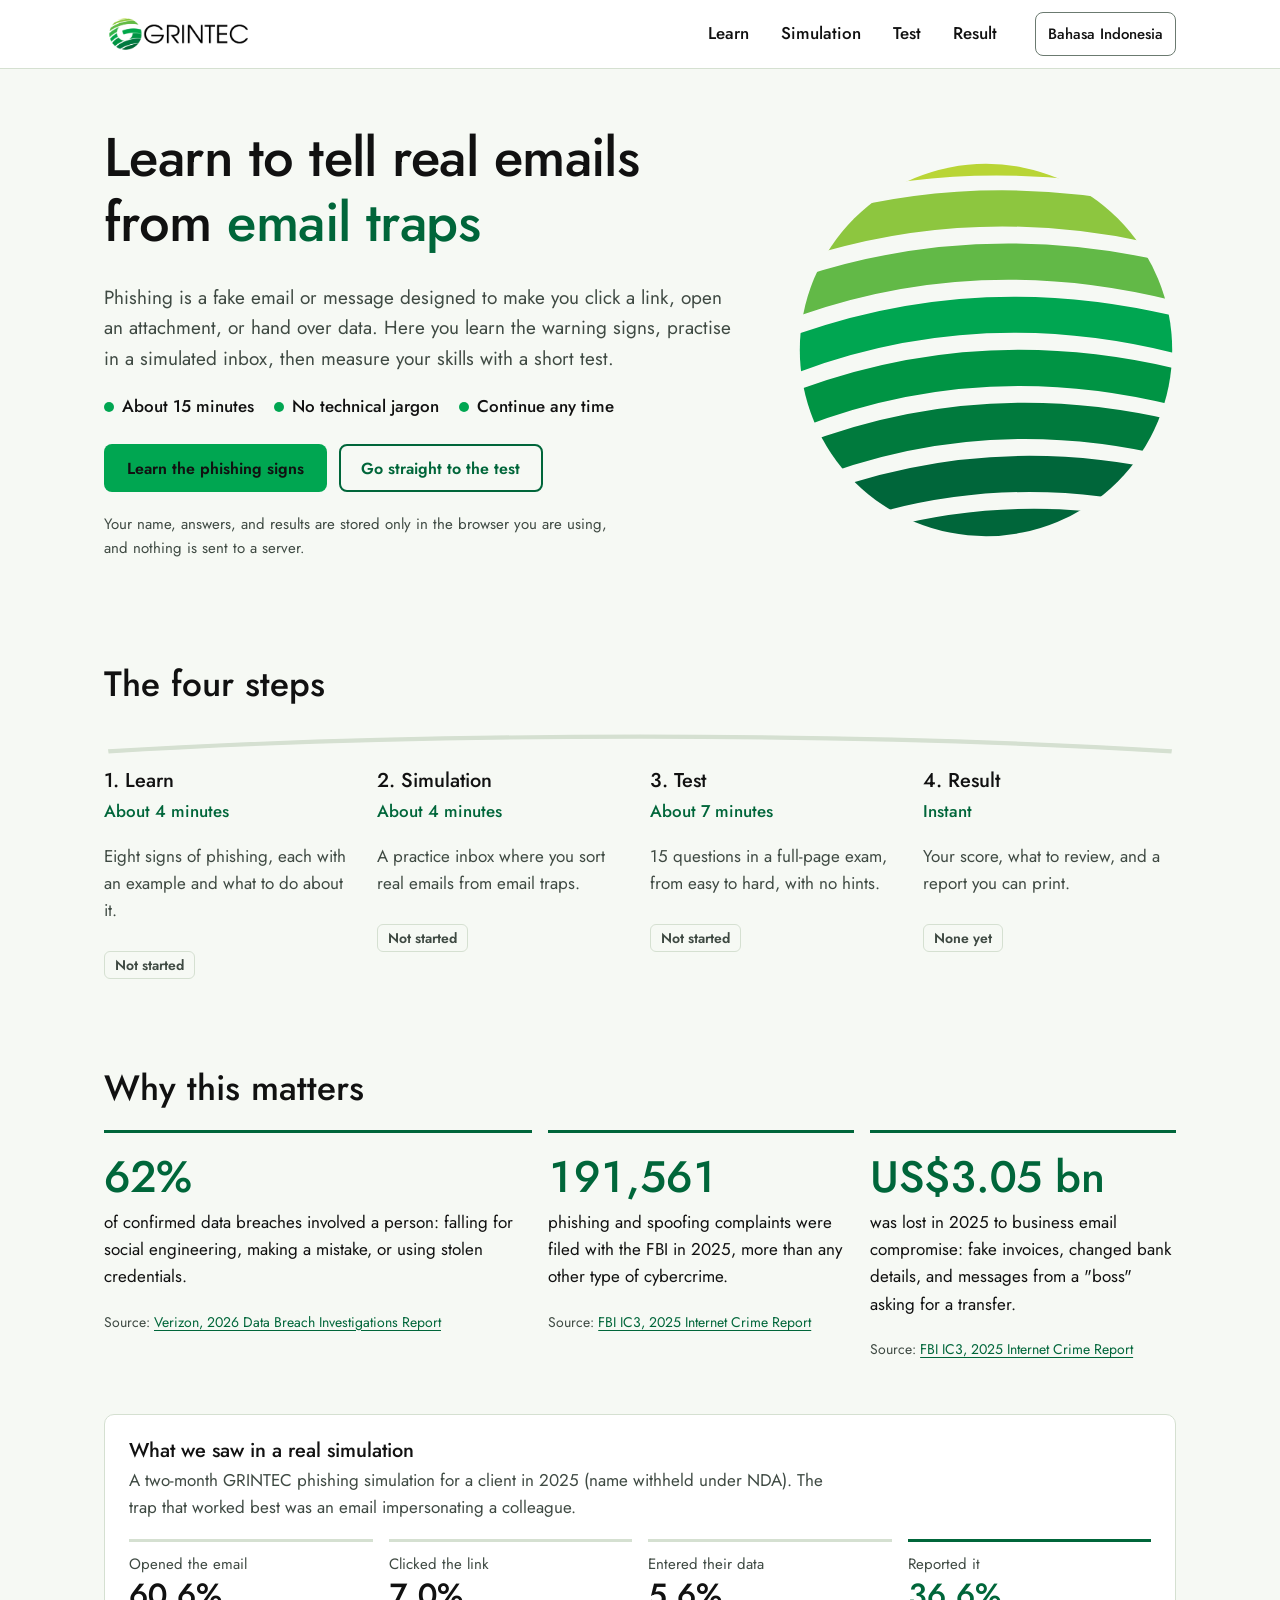
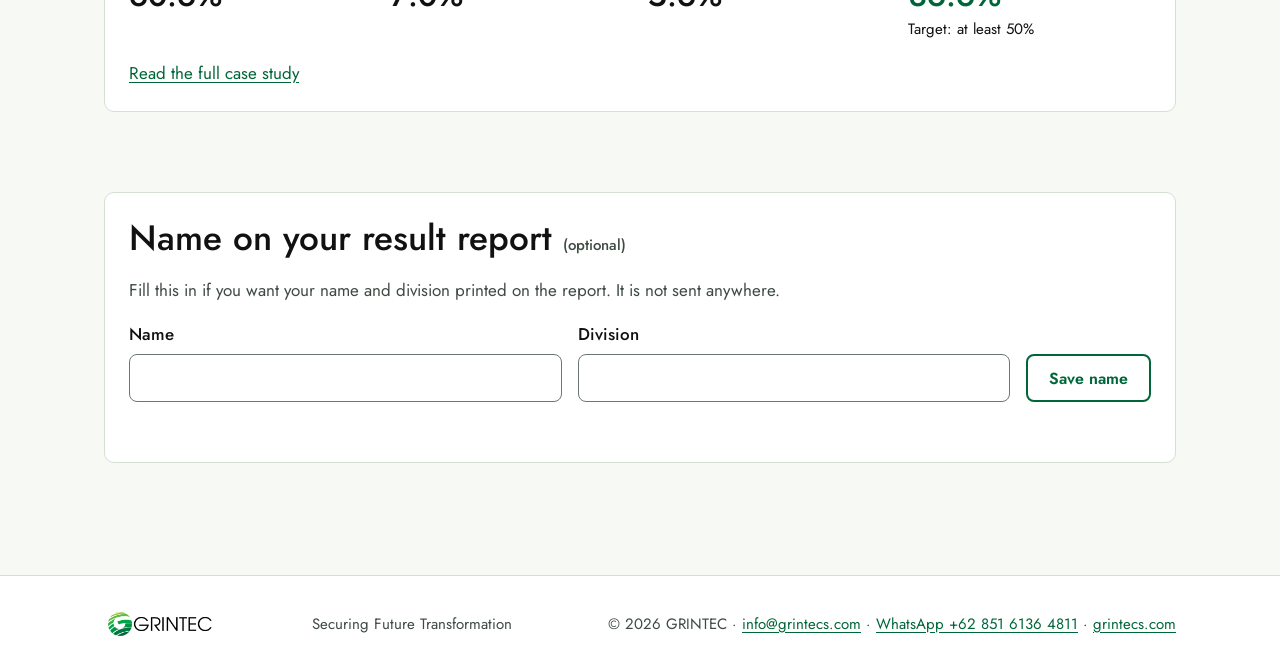
==== commit 61468519: "Rewrite site copy to remove AI writing patterns Edit English and Indonesian copy in parallel: drop d" ====
--- a/index.html
+++ b/index.html
@@ -43,7 +43,7 @@
             <a class="btn btn-primary" href="learn.html">Learn the phishing signs</a>
             <a class="btn btn-secondary" href="assessment.html">Go straight to the test</a>
           </div>
-          <p class="privacy-note"><strong>Your data stays on this device.</strong> Your name, answers, and results are stored only in the browser you are using. Nothing is sent to any server.</p>
+          <p class="privacy-note">Your name, answers, and results are stored only in the browser you are using, and nothing is sent to a server.</p>
         </div>
 
         <!-- Curved line motif from the logo symbol, decorative -->
@@ -86,7 +86,7 @@
     <!-- Four stages -->
     <section class="journey" aria-labelledby="journey-title">
       <div class="container">
-        <h2 id="journey-title">Four stages, from spotting to measuring</h2>
+        <h2 id="journey-title">The four steps</h2>
         <svg class="curve journey-curve" viewBox="0 0 1000 40" preserveAspectRatio="none" aria-hidden="true" focusable="false">
           <defs>
             <linearGradient id="g-journey" x1="0" x2="1">
@@ -109,7 +109,7 @@
             <a href="simulation.html">
               <h3>2. Simulation</h3>
               <p class="time">About 4 minutes</p>
-              <p class="muted">A practice inbox with real emails and email traps. You decide which is which.</p>
+              <p class="muted">A practice inbox where you sort real emails from email traps.</p>
             </a>
             <span class="stage-status" data-stage="sim">Not started</span>
           </li>
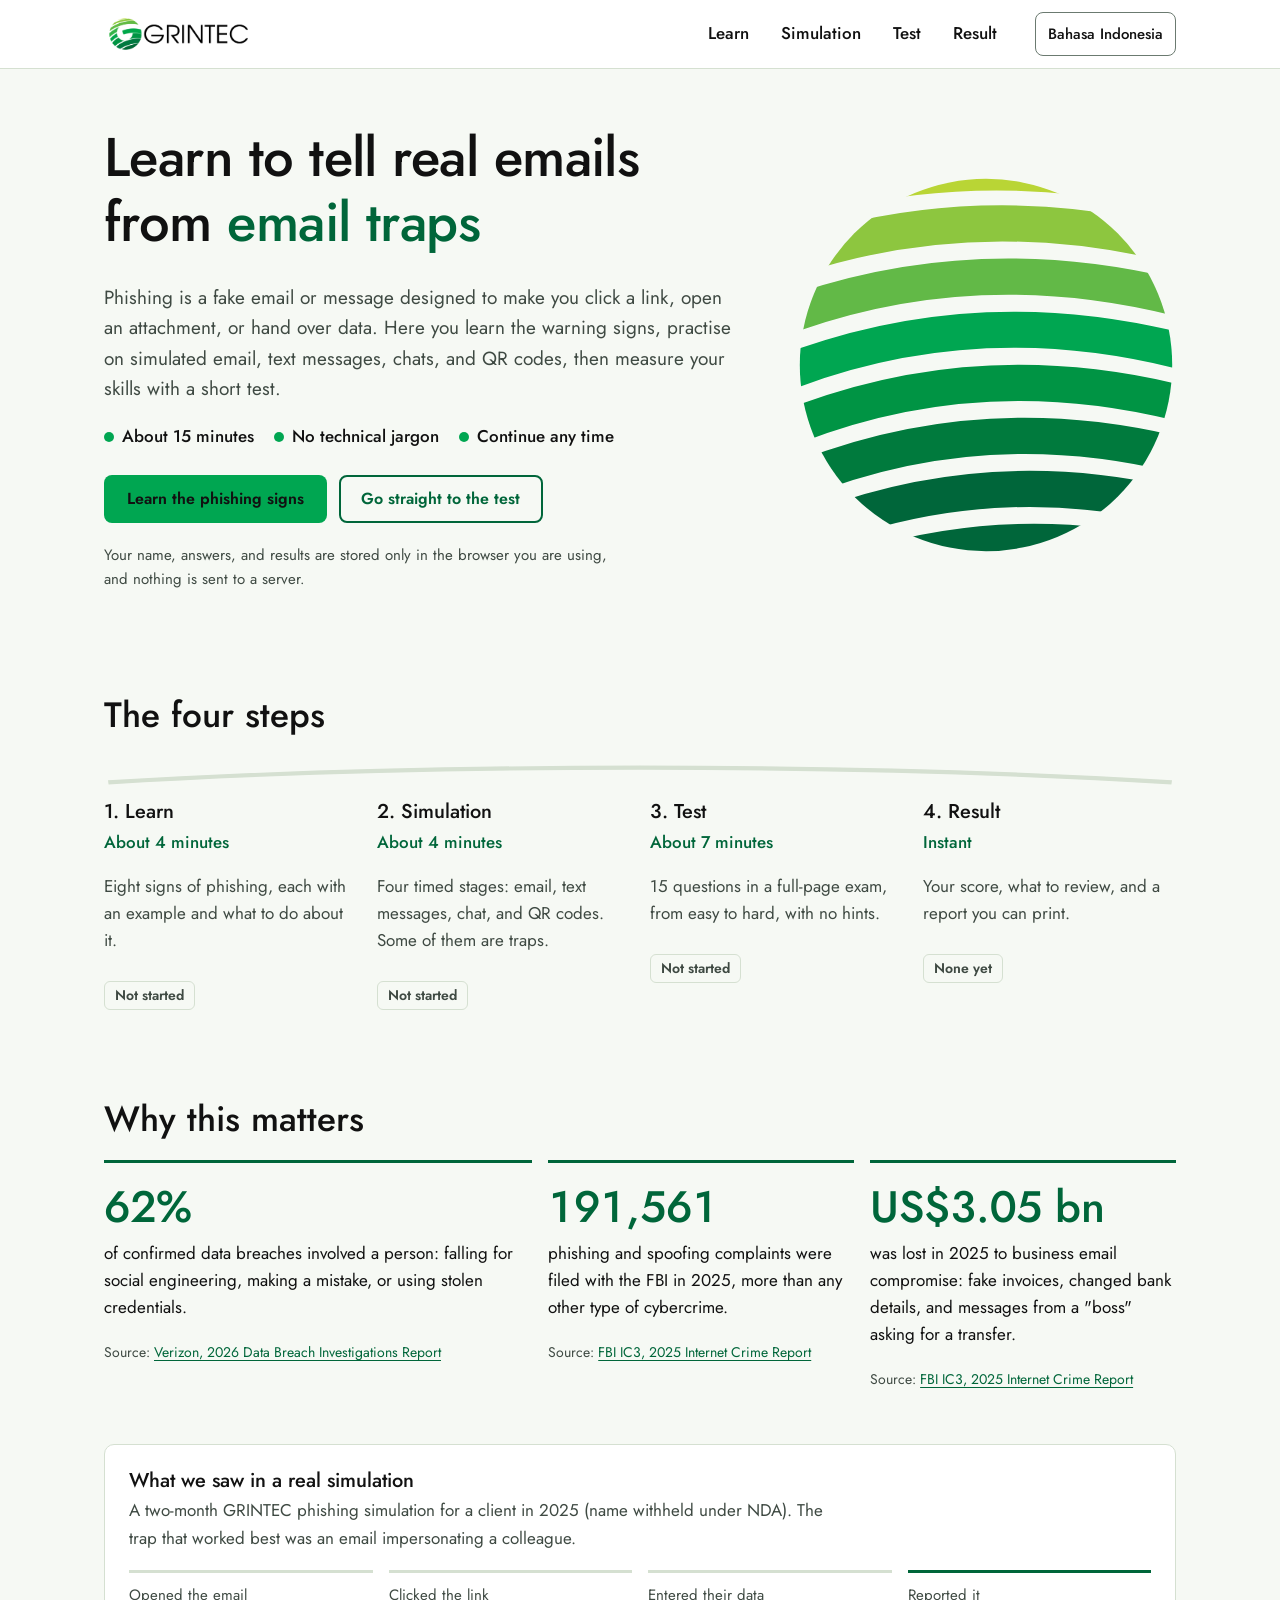
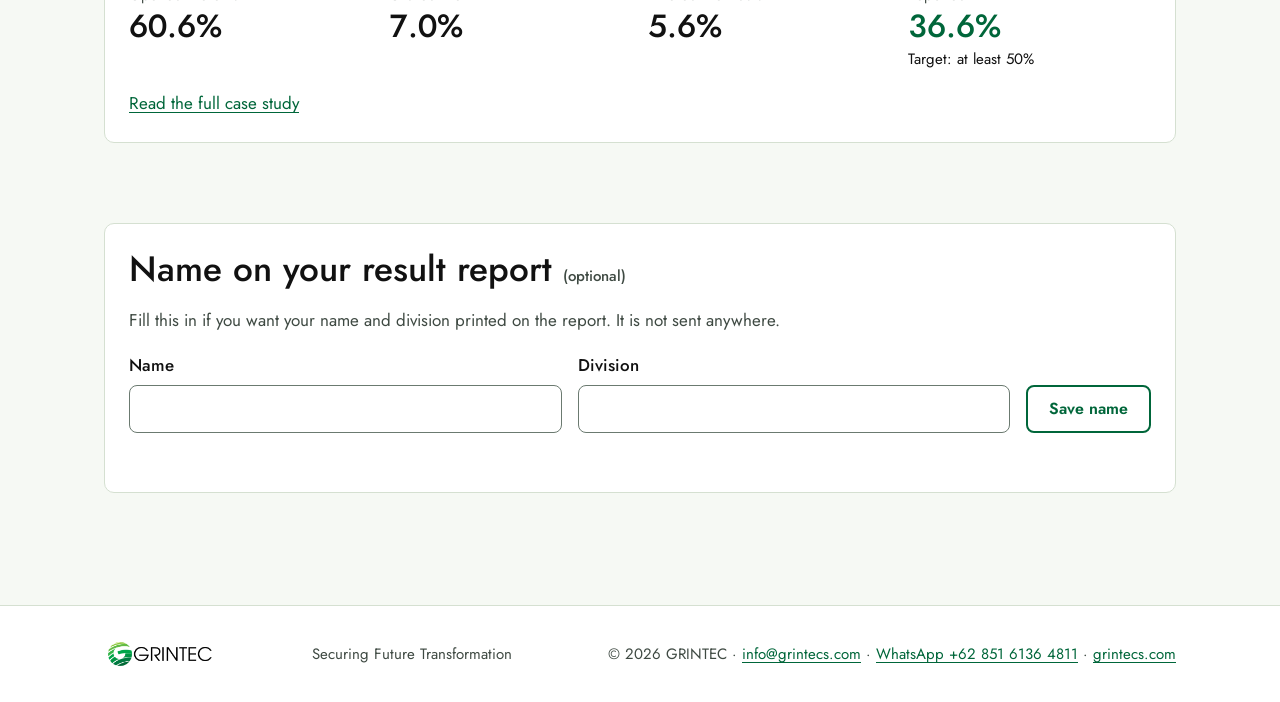
==== commit 7683a32f: "Rework simulation into a timed 4-stage wizard (email, SMS, chat, QR) Each stage has a countdown; cli" ====
--- a/index.html
+++ b/index.html
@@ -33,7 +33,7 @@
       <div class="container">
         <div>
           <h1 id="hero-title">Learn to tell real emails from <em>email traps</em></h1>
-          <p class="hero-lead">Phishing is a fake email or message designed to make you click a link, open an attachment, or hand over data. Here you learn the warning signs, practise in a simulated inbox, then measure your skills with a short test.</p>
+          <p class="hero-lead">Phishing is a fake email or message designed to make you click a link, open an attachment, or hand over data. Here you learn the warning signs, practise on simulated email, text messages, chats, and QR codes, then measure your skills with a short test.</p>
           <ul class="hero-meta">
             <li>About 15 minutes</li>
             <li>No technical jargon</li>
@@ -109,7 +109,7 @@
             <a href="simulation.html">
               <h3>2. Simulation</h3>
               <p class="time">About 4 minutes</p>
-              <p class="muted">A practice inbox where you sort real emails from email traps.</p>
+              <p class="muted">Four timed stages: email, text messages, chat, and QR codes. Some of them are traps.</p>
             </a>
             <span class="stage-status" data-stage="sim">Not started</span>
           </li>
--- a/assets/css/style.css
+++ b/assets/css/style.css
@@ -387,90 +387,175 @@
 .next-step { display: flex; flex-wrap: wrap; gap: 16px; align-items: center; justify-content: space-between; margin-top: 40px; padding: 28px; border-radius: var(--r-card); background: var(--tint); }
 .next-step h2 { margin: 0; font-size: 1.5rem; }
 
-/* ---------- Simulasi inbox ---------- */
-.sim-bar { display: flex; flex-wrap: wrap; gap: 12px 24px; align-items: center; justify-content: space-between; margin-bottom: 16px; }
-.sim-progress { font-weight: 600; }
-.sim {
-  display: grid; grid-template-columns: minmax(280px, 360px) 1fr;
-  background: var(--surface); border: 1px solid var(--line); border-radius: var(--r-card);
-  min-height: 560px; overflow: hidden;
-}
-.inbox { border-right: 1px solid var(--line); background: #FBFCFA; }
-.inbox h2 { font-size: 1rem; font-weight: 600; margin: 0; padding: 14px 16px; border-bottom: 1px solid var(--line); }
-.inbox ul { list-style: none; margin: 0; padding: 0; max-height: 720px; overflow-y: auto; }
-.inbox-item {
-  display: grid; grid-template-columns: 1fr auto; gap: 2px 8px; width: 100%;
-  padding: 12px 16px; min-height: 72px; text-align: left;
-  font: inherit; color: var(--ink); background: transparent;
+/* ---------- Simulasi multi-kanal (wizard) ---------- */
+.sim-intro-steps { padding-left: 1.3em; margin: 0 0 1em; }
+.sim-intro-steps li { margin-bottom: 6px; }
+.sim-intro ul { padding-left: 1.2em; margin: 0 0 1.2em; }
+.sim-intro .notice { margin-bottom: 16px; }
+
+/* Tahapan di bar atas */
+.wiz-steps { list-style: none; margin: 0; padding: 0; display: flex; flex-wrap: wrap; gap: 4px 14px; font-size: .875rem; color: var(--ink-2); }
+.wiz-steps li { display: flex; align-items: center; gap: 6px; }
+.wiz-n { display: inline-grid; place-content: center; width: 24px; height: 24px; border-radius: 50%; border: 1.5px solid var(--line-strong); font-size: .75rem; font-weight: 600; }
+.wiz-steps .is-done .wiz-n { background: var(--primary); border-color: var(--primary); color: var(--ink); }
+.wiz-steps .is-current { color: var(--ink); font-weight: 600; }
+.wiz-steps .is-current .wiz-n { background: var(--dark); border-color: var(--dark); color: #fff; }
+.sim-timer { display: inline-flex; align-items: center; min-height: 44px; padding: 0 14px; border-radius: var(--r-btn); background: var(--tint); color: var(--dark); font-weight: 700; font-variant-numeric: tabular-nums; }
+.sim-timer.is-low { background: var(--danger-bg); color: var(--danger); }
+@media (max-width: 640px) {
+  .wiz-steps { order: 3; width: 100%; }
+  .wiz-steps li:not(.is-current) { font-size: 0; gap: 0; }
+  .wiz-steps .wiz-n { font-size: .75rem; }
+}
+
+.wiz-brief { width: 100%; max-width: 640px; margin: 40px auto; padding: 0 var(--gutter); }
+.wiz-brief h1 { font-size: clamp(1.6rem, 1.2rem + 2vw, 2.2rem); }
+.wiz-prev { font-weight: 600; color: var(--dark); }
+.wiz-kicker { color: var(--ink-2); font-weight: 600; margin-bottom: 4px; }
+.wiz-brief .notice { margin-bottom: 16px; }
+
+.wiz-task { width: 100%; max-width: 1200px; margin: 0 auto; padding: 14px var(--gutter); display: flex; flex-wrap: wrap; gap: 8px 24px; align-items: center; justify-content: space-between; }
+.wiz-task h1 { font-size: 1.25rem; font-weight: 600; margin: 0 0 2px; }
+.wiz-task p { margin: 0; font-size: .9375rem; }
+.wiz-stage { flex: 1; width: 100%; max-width: 1200px; margin: 0 auto; padding: 0 var(--gutter) 32px; display: flex; flex-direction: column; }
+.wiz-sms, .wiz-chat { align-items: center; }
+
+.chip { display: inline-block; font-size: .75rem; font-weight: 600; padding: 2px 8px; border-radius: 6px; background: #EEF2EC; color: var(--ink-2); vertical-align: middle; white-space: nowrap; }
+.chip-rep { background: var(--warn-bg); color: var(--warn); }
+.chip-phish { background: var(--danger-bg); color: var(--danger); }
+.chip-real { background: var(--ok-bg); color: var(--dark); }
+.btn-report { background: var(--surface); color: var(--danger); border-color: var(--danger); }
+.btn-report:hover { background: var(--danger-bg); color: var(--danger); }
+.btn-sm { min-height: 44px; padding: .4em .9em; font-size: .9375rem; }
+.avatar { display: inline-grid; place-content: center; flex: none; width: 40px; height: 40px; border-radius: 50%; background: var(--tint); color: var(--dark); font-weight: 600; }
+
+/* Aplikasi email */
+.mailapp { flex: 1; display: flex; flex-direction: column; min-height: 520px; background: var(--surface); border: 1px solid var(--line); border-radius: 12px; overflow: hidden; }
+.mailapp-top { display: flex; align-items: center; gap: 16px; padding: 10px 16px; border-bottom: 1px solid var(--line); background: #F8FAF7; }
+.mailapp-name { font-weight: 600; font-size: 1.125rem; }
+.mailapp-search { flex: 1; max-width: 560px; padding: 8px 16px; border-radius: 999px; background: #EDF1EB; color: var(--ink-2); font-size: .9375rem; }
+.mailapp-me { display: grid; place-content: center; width: 34px; height: 34px; border-radius: 50%; background: var(--forest); color: #fff; font-weight: 600; margin-left: auto; }
+.mailapp-main { flex: 1; display: grid; grid-template-columns: 1fr; min-height: 0; }
+.mailapp-rail { display: none; }
+@media (min-width: 860px) {
+  .mailapp-main { grid-template-columns: 200px 1fr; }
+  .mailapp-rail { display: flex; flex-direction: column; gap: 2px; padding: 12px 12px 12px 0; font-size: .9375rem; }
+  .mailapp-rail span { padding: 6px 16px 6px 20px; border-radius: 0 999px 999px 0; }
+  .mailapp-rail .is-on { background: var(--tint); font-weight: 600; display: flex; justify-content: space-between; }
+  .mailapp-rail .mailapp-compose { margin: 0 0 10px 12px; padding: 12px 20px; border-radius: 14px; background: #E3EFE0; font-weight: 600; width: fit-content; }
+}
+.mailapp-pane { min-width: 0; overflow: auto; border-left: 1px solid var(--line); }
+.mlist { list-style: none; margin: 0; padding: 0; }
+.mrow {
+  display: grid; grid-template-columns: minmax(0, 170px) minmax(0, 1fr) auto; gap: 12px; align-items: center;
+  width: 100%; min-height: 52px; padding: 12px 16px; text-align: left;
+  font: inherit; font-size: .9375rem; color: var(--ink); background: #F6F8F5;
   border: 0; border-bottom: 1px solid var(--line); cursor: pointer;
 }
-.inbox-item:hover { background: var(--tint); }
-.inbox-item[aria-current="true"] { background: var(--tint); box-shadow: inset 4px 0 0 var(--dark); }
-.inbox-item .from { font-weight: 600; overflow: hidden; text-overflow: ellipsis; white-space: nowrap; }
-.inbox-item.unread .from::before { content: ""; display: inline-block; width: 8px; height: 8px; border-radius: 50%; background: var(--primary); margin-right: 6px; vertical-align: middle; }
-.inbox-item .date { font-size: .8125rem; color: var(--ink-2); }
-.inbox-item .subj { grid-column: 1 / -1; font-size: .9375rem; overflow: hidden; text-overflow: ellipsis; white-space: nowrap; }
-.inbox-item .prev { grid-column: 1 / 2; font-size: .8125rem; color: var(--ink-2); overflow: hidden; text-overflow: ellipsis; white-space: nowrap; }
-.inbox-item .res { font-size: .75rem; font-weight: 700; align-self: end; }
-.res-ok { color: var(--dark); }
-.res-bad { color: var(--danger); }
-
-.mailpane { padding: 24px; min-width: 0; }
-.mail-empty { display: grid; place-content: center; text-align: center; min-height: 420px; color: var(--ink-2); }
-.mail-back { display: none; margin-bottom: 12px; }
-.mail-context { margin-bottom: 16px; font-size: .9375rem; }
-.mail-subject { font-size: 1.375rem; font-weight: 500; margin-bottom: 12px; }
-.mail-from-row { display: flex; flex-wrap: wrap; gap: 8px 16px; align-items: center; justify-content: space-between; padding-bottom: 12px; border-bottom: 1px solid var(--line); }
-.mail-from .avatar { display: inline-grid; place-content: center; width: 36px; height: 36px; border-radius: 50%; background: var(--tint); color: var(--dark); font-weight: 600; margin-right: 10px; vertical-align: middle; }
-.mail-from strong { font-weight: 600; }
-.mail-date { font-size: .875rem; color: var(--ink-2); }
-.link-btn { font: inherit; font-size: .9375rem; color: var(--dark); background: none; border: 0; padding: 10px 0; min-height: 44px; text-decoration: underline; text-underline-offset: .18em; cursor: pointer; }
-.mail-details { margin: 12px 0 0; padding: 12px 14px; background: var(--bg); border-radius: 8px; font-size: .875rem; display: grid; grid-template-columns: max-content 1fr; gap: 4px 12px; }
-.mail-details dt { color: var(--ink-2); }
-.mail-details dd { margin: 0; font-family: ui-monospace, "SF Mono", Menlo, monospace; word-break: break-all; }
-.mail-body { padding: 16px 0; }
-.mail-body p, .mail-body .part-link { white-space: pre-line; }
-.mail-atts { list-style: none; margin: 0 0 16px; padding: 0; display: flex; flex-wrap: wrap; gap: 8px; }
-.att { font: inherit; font-size: .875rem; min-height: 44px; display: inline-flex; align-items: center; gap: 8px; padding: 6px 12px; border: 1px solid var(--line-strong); background: var(--surface); border-radius: 8px; cursor: pointer; color: var(--ink); }
+button.mrow:hover { background: var(--tint); }
+.mrow.is-unread { background: var(--surface); }
+.mrow.is-unread .mrow-from, .mrow.is-unread .mrow-text strong, .mrow.is-unread .mrow-time { font-weight: 700; }
+.mrow-from, .mrow-text { overflow: hidden; text-overflow: ellipsis; white-space: nowrap; }
+.mrow-text strong { font-weight: 500; }
+.mrow-time { font-size: .8125rem; }
+.mrow.is-reported { cursor: default; color: var(--ink-2); }
+@media (max-width: 640px) {
+  .mrow { grid-template-columns: minmax(0, 1fr) auto; gap: 2px 8px; }
+  .mrow-text { grid-column: 1 / -1; white-space: normal; display: -webkit-box; -webkit-line-clamp: 2; -webkit-box-orient: vertical; }
+}
+.mtools { display: flex; flex-wrap: wrap; gap: 8px; padding: 10px 16px; border-bottom: 1px solid var(--line); }
+.mtools .btn { min-height: 44px; padding: .4em 1em; }
+.mread { padding: 20px 24px 28px; max-width: 820px; }
+.mread h2 { font-size: 1.375rem; margin-bottom: 0; }
+.mread-from { display: grid; grid-template-columns: auto minmax(0, 1fr) auto; gap: 12px; align-items: start; margin: 16px 0 20px; font-size: .9375rem; }
+.mread-from .mono { overflow-wrap: anywhere; color: var(--ink-2); }
+.mread-body p { margin: 0 0 .9em; }
 .statusbar {
   font-family: ui-monospace, "SF Mono", Menlo, monospace; font-size: .8125rem;
-  background: #EEF2EC; color: var(--ink-2); border-radius: 6px; padding: 8px 10px; margin-bottom: 16px; word-break: break-all;
+  background: #EEF2EC; color: var(--ink-2); padding: 6px 12px; border-top: 1px solid var(--line); word-break: break-all;
 }
 .statusbar.has-url { background: var(--ink); color: #fff; }
-.mail-actions { border-top: 1px solid var(--line); padding-top: 16px; }
-.mail-actions h3 { font-size: 1.0625rem; font-weight: 600; }
-.choice { display: grid; grid-template-columns: 1fr 1fr; gap: 12px; max-width: 420px; }
-.btn-safe { background: var(--surface); color: var(--dark); border-color: var(--dark); }
-.btn-safe:hover { background: var(--ok-bg); }
-.btn-phish { background: var(--surface); color: var(--danger); border-color: var(--danger); }
-.btn-phish:hover { background: var(--danger-bg); }
-
-/* Mode menandai bagian email */
-.is-marking [data-part] { outline: 2px dashed transparent; outline-offset: 4px; border-radius: 4px; cursor: pointer; transition: outline-color .15s ease, background-color .15s ease; }
-.is-marking [data-part]:hover { outline-color: var(--line-strong); }
-.is-marking [data-part][aria-pressed="true"] { outline-color: var(--danger); background: var(--danger-bg); }
-.mark-hint { margin-bottom: 12px; }
-.flag-hit { background: var(--danger-bg); border-radius: 4px; box-shadow: 0 0 0 4px var(--danger-bg); }
-.flag-num { display: inline-grid; place-content: center; min-width: 22px; height: 22px; border-radius: 50%; background: var(--danger); color: #fff; font-size: .75rem; font-weight: 700; margin-right: 6px; vertical-align: middle; font-family: var(--font); }
-.feedback { margin-top: 16px; }
-.feedback h3 { margin-bottom: 8px; }
-.feedback ol { padding-left: 1.2em; margin: 8px 0 12px; }
-.feedback li { margin-bottom: 6px; }
-.feedback .cat { font-weight: 600; }
-.feedback .hit { font-size: .8125rem; font-weight: 600; margin-left: 4px; }
-
-.sim-done { margin-top: 24px; }
-
-@media (max-width: 859px) {
-  .sim { grid-template-columns: 1fr; min-height: 0; }
-  .inbox { border-right: 0; }
-  .inbox ul { max-height: none; }
-  .sim[data-view="list"] .mailpane { display: none; }
-  .sim[data-view="mail"] .inbox { display: none; }
-  .mail-back { display: inline-flex; }
-  .mailpane { padding: 16px; }
-  .mail-empty { display: none; }
-}
+@media (max-width: 640px) { .mread { padding: 16px; } .mailapp-search { display: none; } }
+
+/* Bingkai HP: SMS dan chat */
+.phone {
+  width: 100%; max-width: 390px; height: min(760px, calc(100vh - 200px)); min-height: 560px;
+  display: flex; flex-direction: column; background: var(--surface);
+  border: 10px solid #1D211F; border-radius: 36px; overflow: hidden; box-shadow: var(--shadow-lift);
+}
+@media (max-width: 480px) { .phone { border: 1px solid var(--line); border-radius: 12px; box-shadow: none; } }
+.phone-status { display: flex; justify-content: space-between; padding: 6px 20px; font-size: .8125rem; font-weight: 600; }
+.app { flex: 1; display: flex; flex-direction: column; min-height: 0; }
+.app-head { display: flex; align-items: center; gap: 6px; min-height: 56px; padding: 6px 10px; border-bottom: 1px solid var(--line); }
+.app-head-title { font-size: 1.375rem; font-weight: 600; padding: 4px 6px; }
+.app-back { flex: none; width: 44px; height: 44px; border: 0; border-radius: 50%; background: none; color: inherit; font: inherit; font-size: 1.25rem; cursor: pointer; }
+.app-head-who { flex: 1; min-width: 0; display: flex; flex-direction: column; line-height: 1.25; }
+.app-head-who strong { overflow: hidden; text-overflow: ellipsis; white-space: nowrap; }
+.app-list { list-style: none; margin: 0; padding: 0; overflow: auto; }
+.app-row {
+  display: grid; grid-template-columns: auto minmax(0, 1fr) auto; gap: 12px; align-items: center;
+  width: 100%; min-height: 72px; padding: 12px 14px; text-align: left;
+  font: inherit; color: var(--ink); background: none; border: 0; border-bottom: 1px solid var(--line); cursor: pointer;
+}
+button.app-row:hover { background: var(--tint); }
+.app-row-main { display: flex; flex-direction: column; min-width: 0; }
+.app-row-main > * { overflow: hidden; text-overflow: ellipsis; white-space: nowrap; }
+.app-row-main .muted { font-size: .875rem; }
+.app-row.is-unread .app-row-main strong, .app-row.is-unread .app-row-time { font-weight: 700; color: var(--dark); }
+.app-row.is-reported { cursor: default; }
+.thread { flex: 1; overflow: auto; padding: 14px 12px; display: flex; flex-direction: column; gap: 8px; }
+.thread-day { align-self: center; margin: 0; color: var(--ink-2); }
+.thread-warn { align-self: center; margin: 0; padding: 6px 12px; border-radius: 8px; background: var(--warn-bg); color: var(--warn); text-align: center; }
+.bubble-in { align-self: flex-start; max-width: 85%; padding: 10px 12px; border-radius: 4px 16px 16px 16px; font-size: .9375rem; overflow-wrap: anywhere; }
+.sim-url { font: inherit; color: var(--dark); background: none; border: 0; padding: 0; text-align: left; text-decoration: underline; text-underline-offset: .18em; word-break: break-all; cursor: pointer; }
+.link-card { display: flex; flex-direction: column; width: 100%; min-height: 44px; margin-bottom: 8px; padding: 10px 12px; text-align: left; font: inherit; color: var(--ink); background: #E8EEE6; border: 0; border-left: 4px solid var(--forest); border-radius: 6px; cursor: pointer; }
+.link-card span { color: var(--ink-2); }
+.app-compose { margin: 8px; padding: 10px 16px; border-radius: 999px; background: #EEF1ED; color: var(--ink-2); font-size: .9375rem; }
+.app-sms .thread { background: var(--surface); }
+.app-sms .bubble-in { background: #E9EDE9; }
+.app-chat .app-head { background: var(--dark); color: #fff; border-bottom: 0; }
+.app-chat .app-head .small { color: #E3F0E6; }
+.app-chat .app-head :focus-visible { outline-color: #fff; }
+.app-chat .thread { background: #EFEDE6; }
+.app-chat .bubble-in { background: var(--surface); box-shadow: 0 1px 1px rgba(0, 0, 0, .08); }
+
+/* Kode QR */
+.qr-board { width: 100%; max-width: 900px; margin: 0 auto; display: grid; gap: 24px; }
+@media (min-width: 720px) { .qr-board { grid-template-columns: 1fr 1fr; } }
+.qr-spot { margin: 0; display: grid; gap: 12px; justify-items: center; align-content: start; text-align: center; padding: 24px 16px; background: var(--surface); border: 1px solid var(--line); border-radius: 12px; }
+.qr-spot figcaption { color: var(--ink-2); font-size: .9375rem; }
+.qr-sign { width: 100%; max-width: 280px; display: grid; gap: 12px; justify-items: center; padding: 18px; border-radius: 10px; background: var(--dark); color: #fff; }
+.qr-sign.is-tampered { background: #2B3A44; }
+.qr-sign-title { margin: 0; font-size: 1.25rem; font-weight: 600; }
+.qr-sign-sub { margin: 0; font-size: .9375rem; color: #E3F0E6; }
+.qr-code { position: relative; width: 180px; height: 180px; }
+.qr-img { display: block; width: 100%; height: 100%; padding: 0; border: 0; border-radius: 6px; background: #fff; }
+button.qr-img { cursor: pointer; }
+button.qr-img:hover { box-shadow: 0 0 0 4px var(--lime); }
+.qr-img svg, .qr-under svg { width: 100%; height: 100%; }
+.qr-under { position: absolute; inset: 0; border-radius: 6px; overflow: hidden; }
+.is-tampered .qr-img { position: absolute; left: 10%; top: 6%; width: 84%; height: 84%; border: 3px solid #fff; border-radius: 3px; transform: rotate(-4deg); box-shadow: 0 2px 6px rgba(0, 0, 0, .45); }
+.qr-scan { width: min(92vw, 420px); padding: 24px; border: 0; border-radius: 14px; box-shadow: var(--shadow-lift); }
+.qr-scan::backdrop { background: rgba(0, 0, 0, .55); }
+.qr-scan h2 { font-size: 1.375rem; }
+.qr-url { padding: 10px 12px; border-radius: 8px; background: var(--ink); color: #fff; word-break: break-all; }
+
+/* Hasil simulasi */
+.sim-case-line { margin-top: 12px; }
+.sim-headline { font-size: 1.25rem; font-weight: 600; margin-bottom: 4px; }
+.sim-review h3 { margin: 28px 0 12px; }
+.sim-review > ul { list-style: none; margin: 0; padding: 0; display: grid; gap: 12px; }
+.sim-review-item { padding: 16px; background: var(--surface); border: 1px solid var(--line); border-radius: var(--r-card); }
+.sim-review-head { display: flex; flex-wrap: wrap; gap: 8px 12px; align-items: center; margin-bottom: 8px; }
+.sim-review-head strong { flex: 1 1 220px; min-width: 0; }
+.outcome { font-size: .875rem; font-weight: 600; padding: 2px 10px; border-radius: 6px; }
+.o-bad { background: var(--danger-bg); color: var(--danger); }
+.o-ok { background: var(--ok-bg); color: var(--dark); }
+.o-warn { background: var(--warn-bg); color: var(--warn); }
+.o-neutral { background: #EEF2EC; color: var(--ink-2); }
+.flag-list { margin: 0 0 8px; padding-left: 1.2em; font-size: .9375rem; }
+.flag-list li { margin-bottom: 4px; }
+.sim-offer ul { margin: 12px 0 0; padding-left: 1.2em; color: #E3F0E6; }
 
 /* ---------- Tes ---------- */
 .test-wrap { max-width: 760px; margin: 0 auto; }
